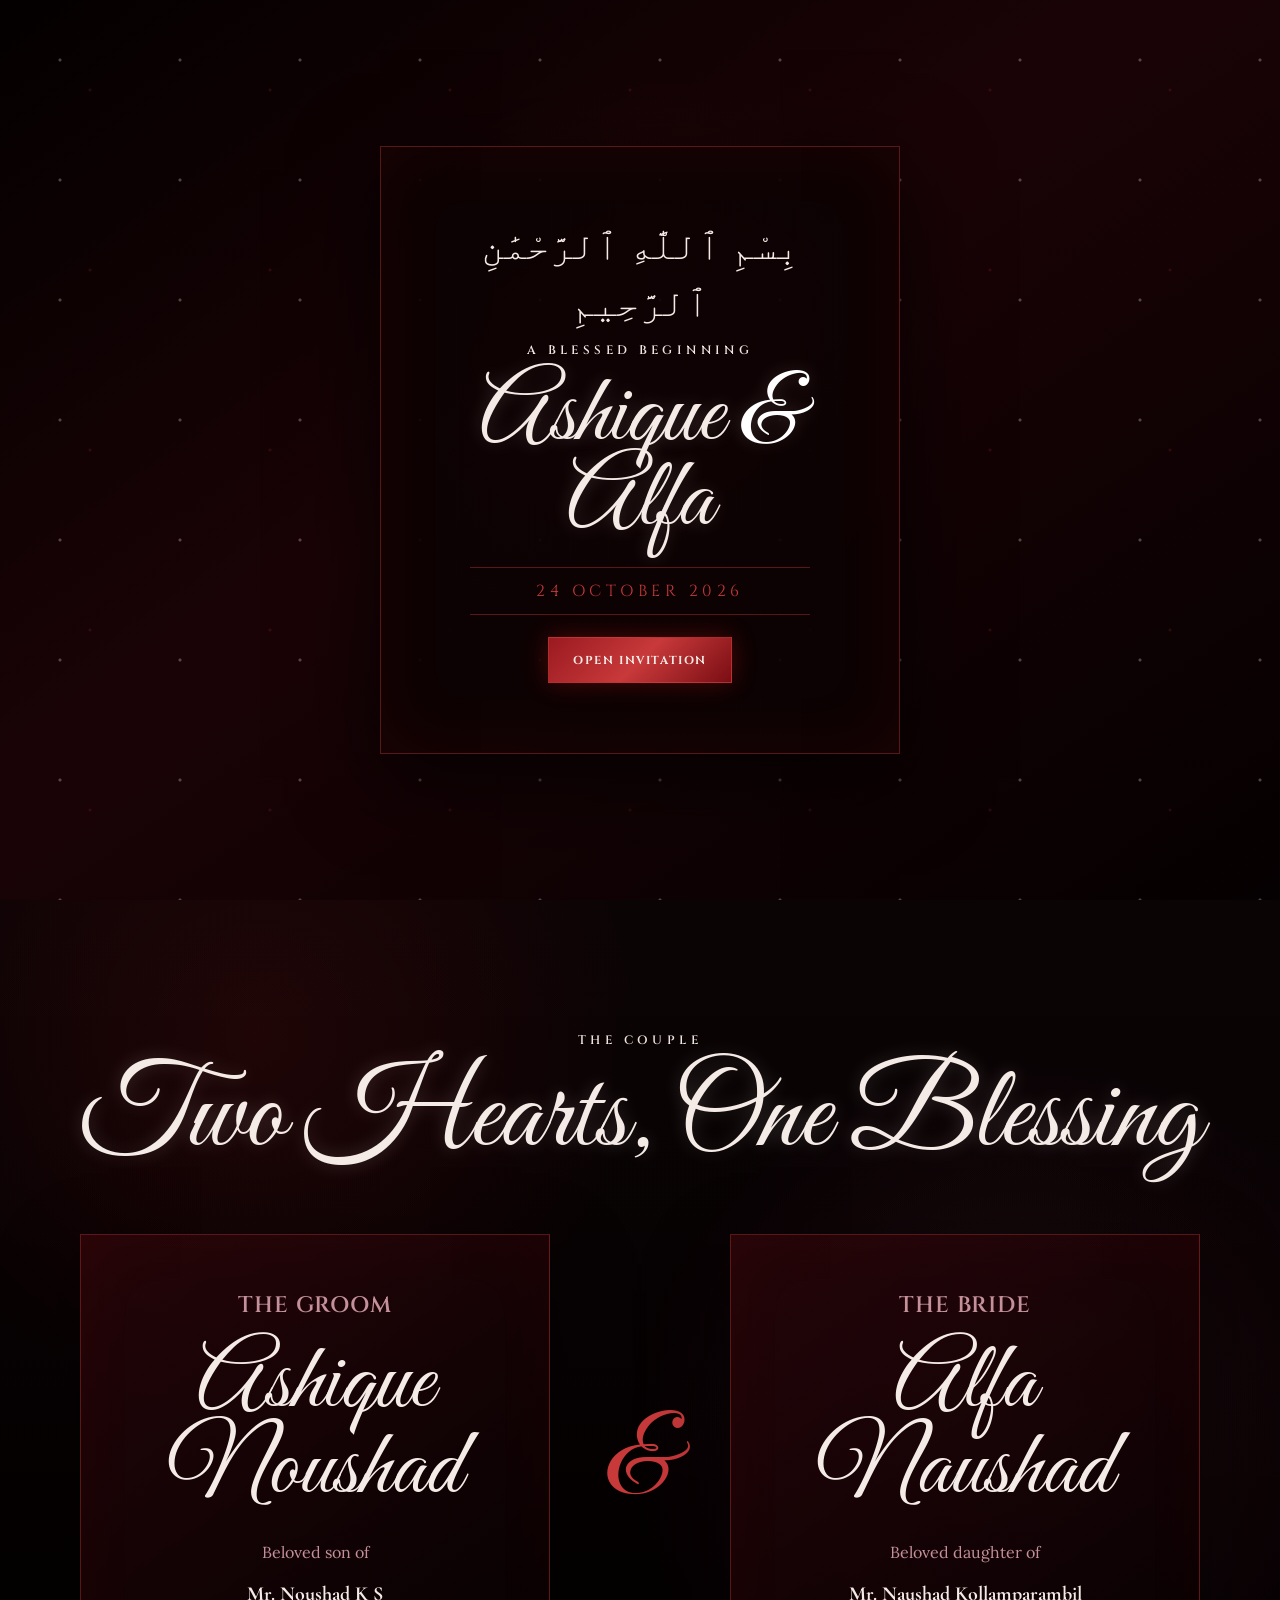
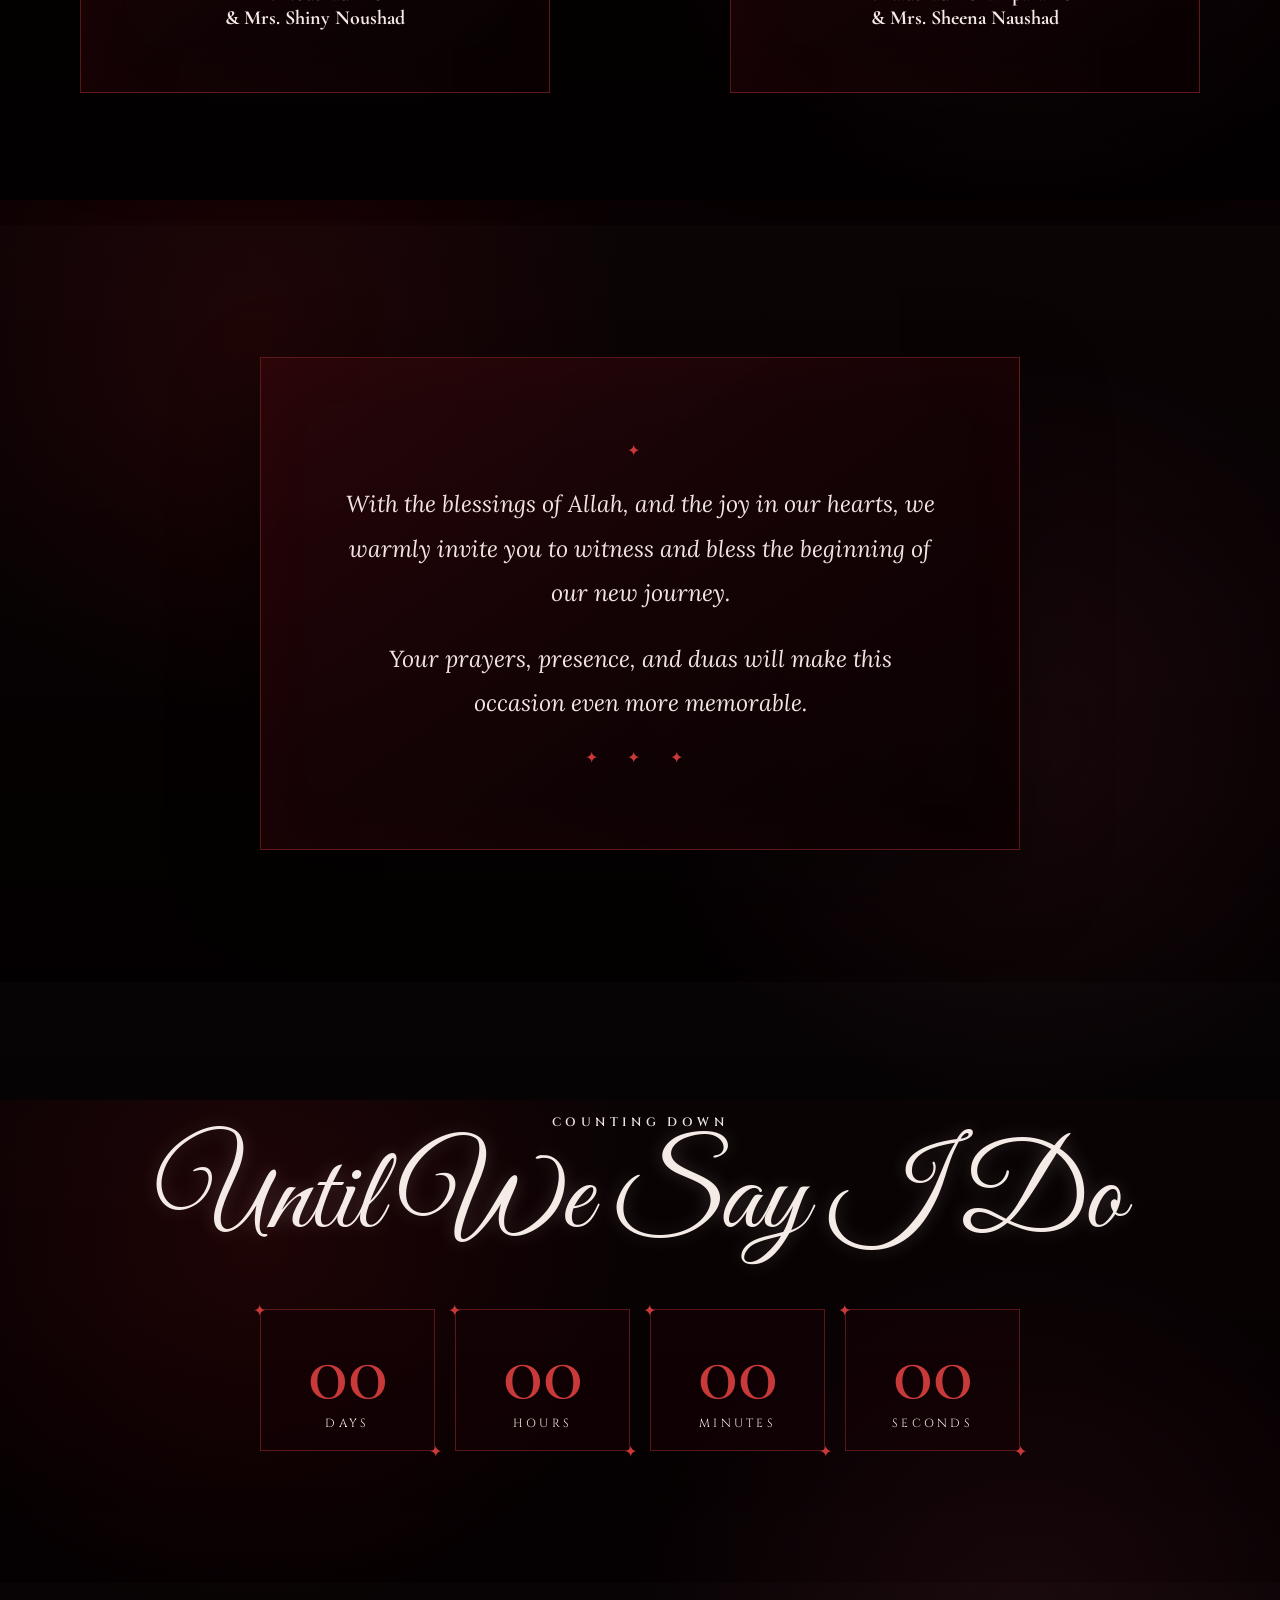
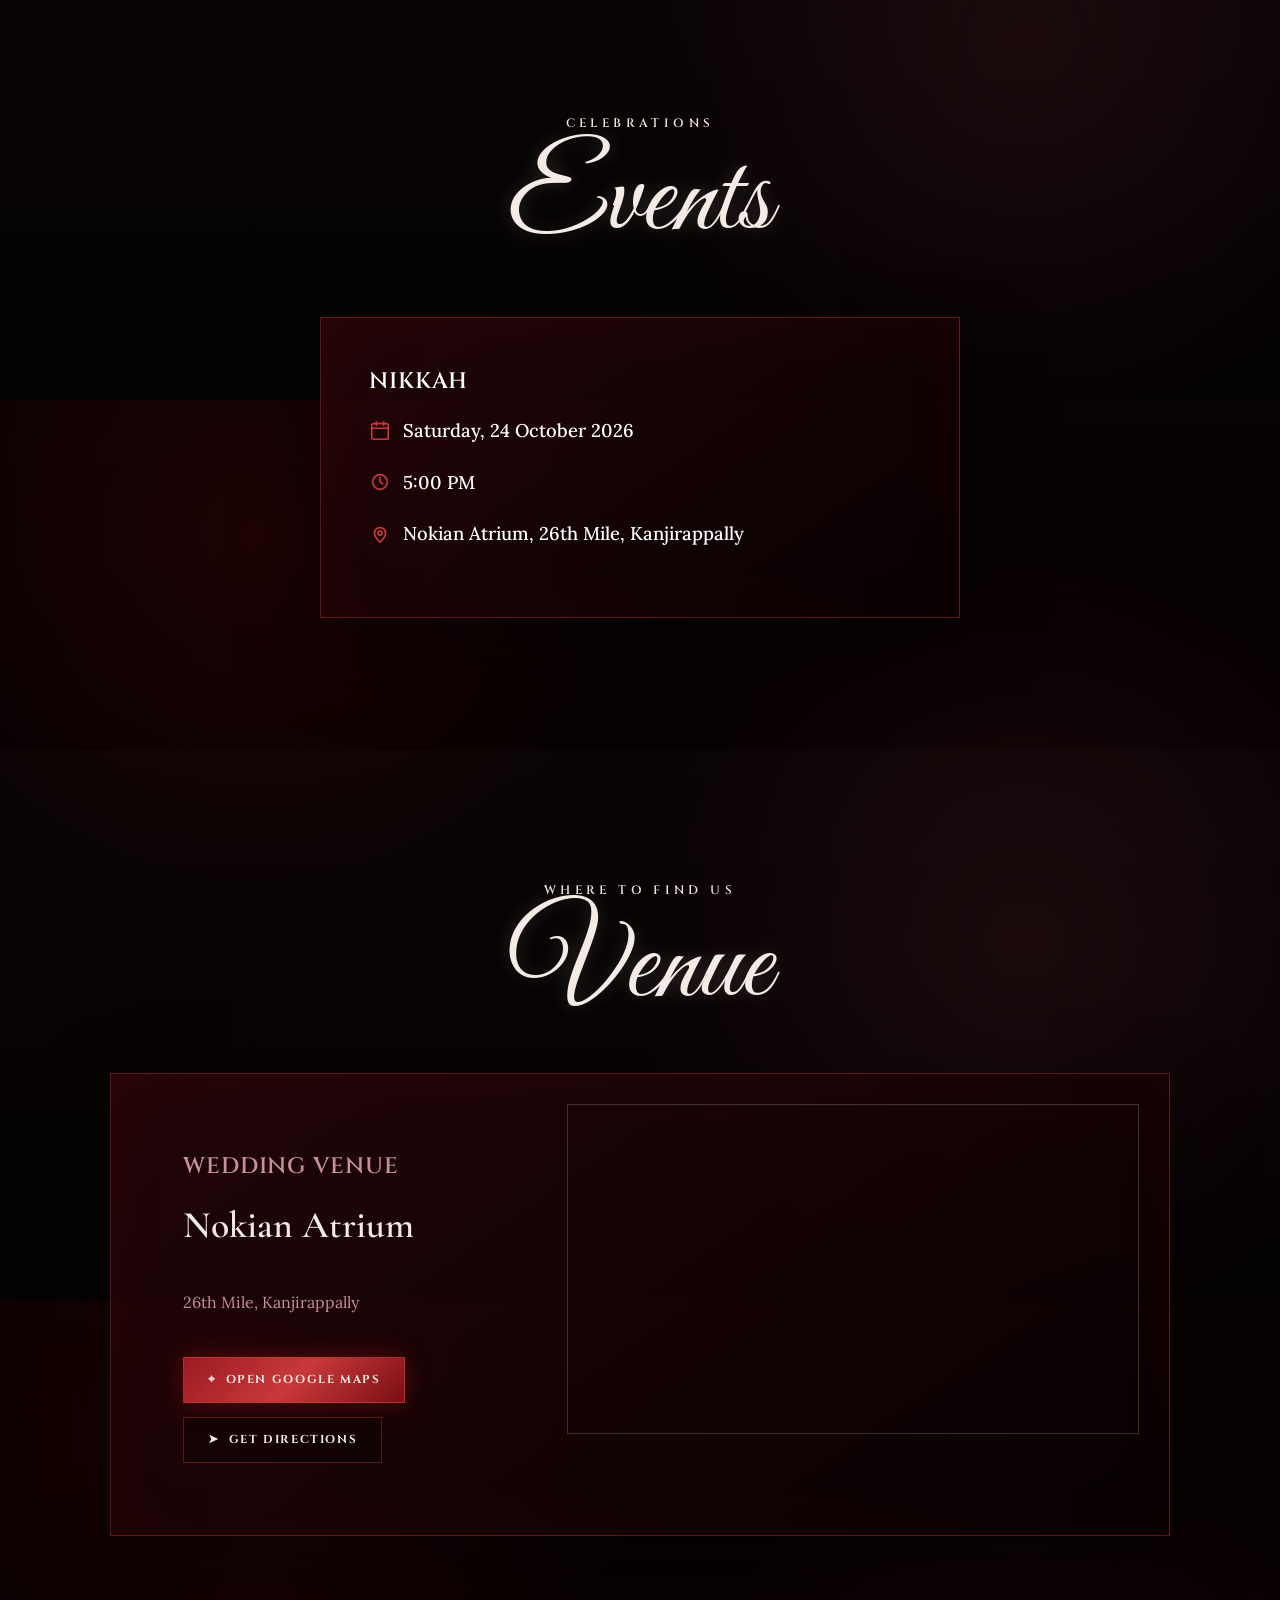
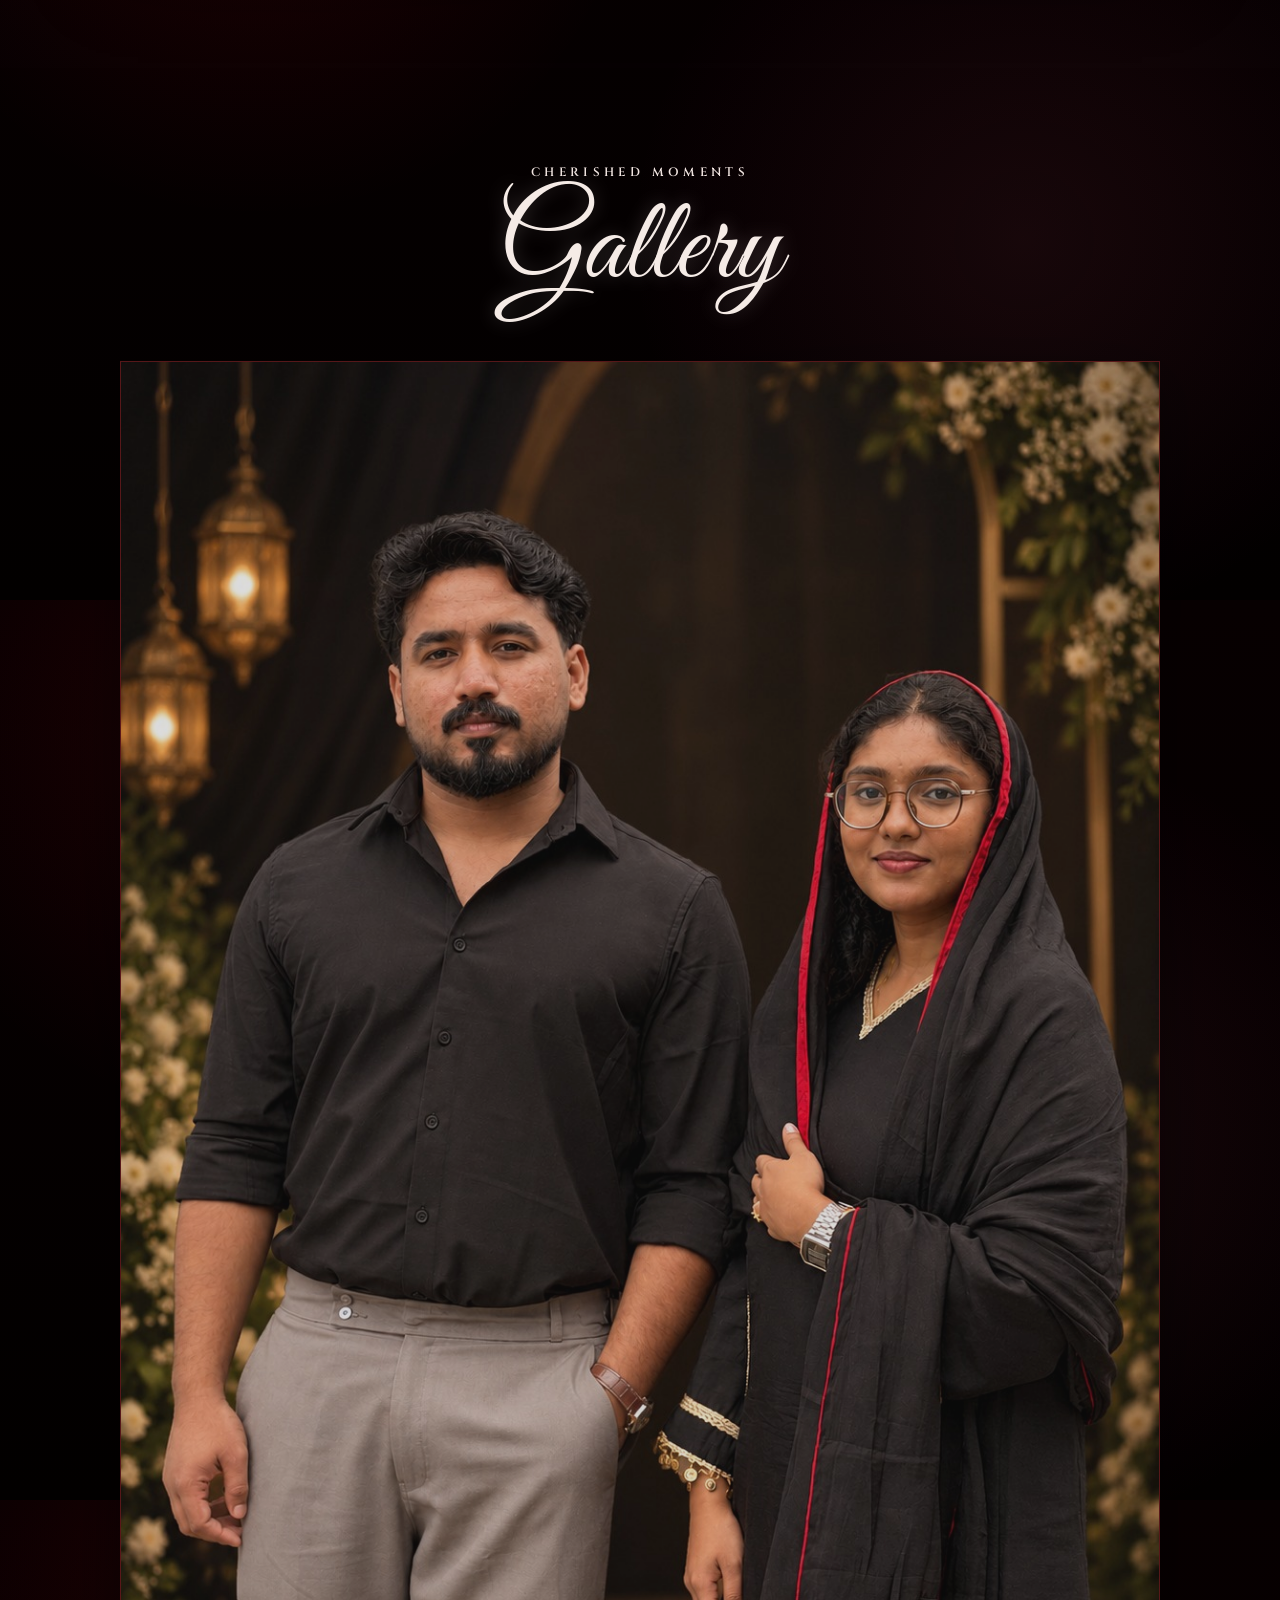
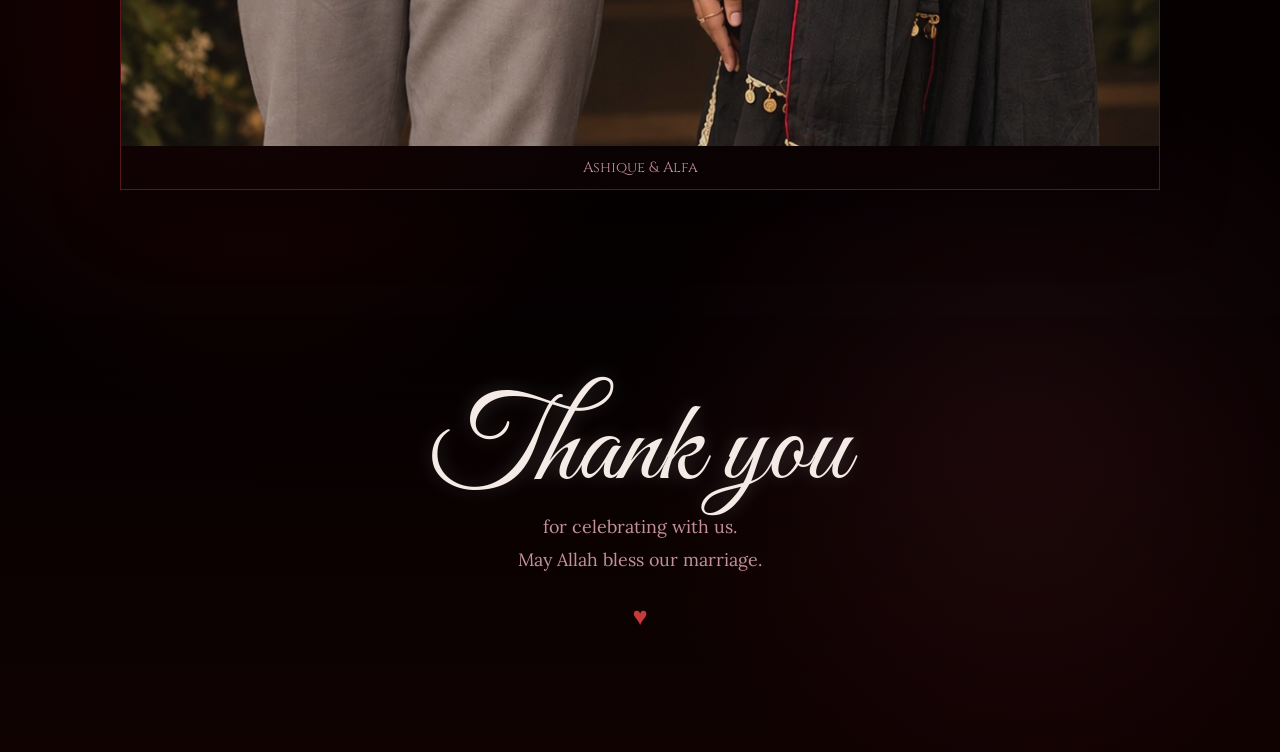
==== index.html @ 1bdfc9af "Initial commit: Ashique & Alfa wedding invitation" ====
<!doctype html>
<html lang="en">

<head>
  <meta charset="UTF-8" />
  <meta name="viewport" content="width=device-width, initial-scale=1.0" />
  <meta name="theme-color" content="#090909" />
  <meta name="description"
    content="Wedding invitation for Ashique Noushad and Alfa Naushad. Nikkah on 24 October 2026 at 5:00 PM, Nokian Atrium, 26th Mile, Kanjirappally." />
  <title>Ashique &amp; Alfa | Wedding Invitation</title>

  <!-- Open Graph / Facebook -->
  <meta property="og:type" content="website" />
  <meta property="og:title" content="Ashique &amp; Alfa | Wedding Invitation" />
  <meta property="og:description"
    content="Wedding invitation for Ashique Noushad and Alfa Naushad. Nikkah on 24 October 2026 at 5:00 PM, Nokian Atrium, 26th Mile, Kanjirappally." />

  <!-- Twitter -->
  <meta property="twitter:card" content="summary_large_image" />
  <meta property="twitter:title" content="Ashique &amp; Alfa | Wedding Invitation" />
  <meta property="twitter:description"
    content="Wedding invitation for Ashique Noushad and Alfa Naushad. Nikkah on 24 October 2026 at 5:00 PM, Nokian Atrium, 26th Mile, Kanjirappally." />
  <link rel="preconnect" href="https://fonts.googleapis.com" />
  <link rel="preconnect" href="https://fonts.gstatic.com" crossorigin />
  <link
    href="https://fonts.googleapis.com/css2?family=Cinzel:wght@400;500;600;700&family=Cormorant+Garamond:ital,wght@0,400;0,500;0,600;1,500&family=Great+Vibes&family=Lora:ital,wght@0,400;0,500;1,400&display=swap"
    rel="stylesheet" />
  <link rel="stylesheet" href="./styles.css" />
</head>

<body class="locked">
  <div class="scroll-progress" aria-hidden="true"></div>
  <div class="cursor-glow" aria-hidden="true"></div>

  <main class="site" id="site">
    <section class="envelope-screen" aria-label="Open invitation">
      <div class="ambient-particles" aria-hidden="true"></div>
      <div class="letter-wrap">
        <div class="letter-card">
          <p class="arabic" lang="ar">بِسْمِ ٱللَّٰهِ ٱلرَّحْمَٰنِ ٱلرَّحِيمِ</p>
          <p class="overline">A blessed beginning</p>
          <h1>Ashique <span style="color:#ffffff !important; -webkit-text-fill-color:#ffffff !important;">&amp;</span>
            Alfa</h1>
          <p class="letter-date">24 October 2026</p>
          <button class="gold-button" id="openInvitation" type="button" onclick="playAudio()">Open Invitation</button>
        </div>
      </div>
    </section>

    <section class="hero" id="hero">
      <div class="corner top-left" aria-hidden="true"></div>
      <div class="corner top-right" aria-hidden="true"></div>
      <div class="corner bottom-left" aria-hidden="true"></div>
      <div class="corner bottom-right" aria-hidden="true"></div>
      <div class="smoke" aria-hidden="true"></div>
      <div class="ambient-particles" aria-hidden="true"></div>
      <div class="hero-content">
        <p class="arabic" lang="ar">بِسْمِ ٱللَّٰهِ ٱلرَّحْمَٰنِ ٱلرَّحِيمِ</p>
        <p class="translation">In the Name of Allah, the Most Compassionate, the Most Merciful</p>
        <div class="ornament" aria-hidden="true">✦ ✦ ✦</div>
        <p class="quote">"And We created you in pairs"</p>

        <h2><span class="name-line">Ashique</span><span class="amp">&</span><span class="name-line">Alfa</span></h2>
        <p class="hero-date">24 October 2026</p>
      </div>
    </section>

    <section class="section couple reveal">
      <p class="overline">The Couple</p>
      <h2>Two Hearts, One Blessing</h2>
      <div class="couple-grid">
        <article class="lux-card">
          <p class="card-kicker">The Groom</p>
          <h3>Ashique Noushad</h3>
          <p>Beloved son of</p>
          <strong>Mr. Noushad K S<br />& Mrs. Shiny Noushad</strong>
        </article>
        <div class="ampersand" aria-hidden="true">&</div>
        <article class="lux-card">
          <p class="card-kicker">The Bride</p>
          <h3>Alfa Naushad</h3>
          <p>Beloved daughter of</p>
          <strong>Mr. Naushad Kollamparambil<br />& Mrs. Sheena Naushad</strong>
        </article>
      </div>
    </section>

    <section class="section reveal">
      <article class="message-card">
        <div class="star" aria-hidden="true">✦</div>
        <p>
          With the blessings of Allah, and the joy in our hearts, we warmly invite you to witness and bless the
          beginning of our new journey.
        </p>
        <p>Your prayers, presence, and duas will make this occasion even more memorable.</p>
        <div class="ornament" aria-hidden="true">✦ ✦ ✦</div>
      </article>
    </section>

    <section class="section countdown reveal">
      <p class="overline">Counting Down</p>
      <h2>Until We Say I Do</h2>
      <div class="count-grid" aria-label="Countdown to the wedding">
        <div class="count-box">
          <strong id="days">00</strong>
          <span>Days</span>
        </div>
        <div class="count-box">
          <strong id="hours">00</strong>
          <span>Hours</span>
        </div>
        <div class="count-box">
          <strong id="minutes">00</strong>
          <span>Minutes</span>
        </div>
        <div class="count-box">
          <strong id="seconds">00</strong>
          <span>Seconds</span>
        </div>
      </div>
    </section>

    <section class="section reveal">
      <p class="overline">Celebrations</p>
      <h2>Events</h2>
      <div class="events-grid">
        <article class="event-card">
          <p class="card-kicker">Nikkah</p>
          <p>
            <span class="icon" aria-hidden="true">
              <svg viewBox="0 0 24 24" fill="none" stroke="currentColor" stroke-width="1.8" stroke-linecap="round"
                stroke-linejoin="round">
                <rect x="3" y="4" width="18" height="17" rx="2"></rect>
                <path d="M3 9h18"></path>
                <path d="M8 2v4"></path>
                <path d="M16 2v4"></path>
              </svg>
            </span>
            Saturday, 24 October 2026
          </p>
          <p>
            <span class="icon" aria-hidden="true">
              <svg viewBox="0 0 24 24" fill="none" stroke="currentColor" stroke-width="1.8" stroke-linecap="round"
                stroke-linejoin="round">
                <circle cx="12" cy="12" r="8"></circle>
                <path d="M12 7v5l3 2"></path>
              </svg>
            </span>
            5:00 PM
          </p>
          <p>
            <span class="icon" aria-hidden="true">
              <svg viewBox="0 0 24 24" fill="none" stroke="currentColor" stroke-width="1.8" stroke-linecap="round"
                stroke-linejoin="round">
                <path d="M12 21s6-5.4 6-10a6 6 0 1 0-12 0c0 4.6 6 10 6 10Z"></path>
                <circle cx="12" cy="11" r="2.2"></circle>
              </svg>
            </span>
            Nokian Atrium, 26th Mile, Kanjirappally
          </p>
        </article>
      </div>
    </section>

    <section class="section venue reveal">
      <p class="overline">Where To Find Us</p>
      <h2>Venue</h2>
      <article class="venue-card">
        <div>
          <p class="card-kicker">Wedding Venue</p>
          <h3>Nokian Atrium</h3>
          <p>26th Mile, Kanjirappally</p>
          <div class="button-row">
            <a class="gold-button" href="https://www.google.com/maps/search/?api=1&amp;query=Nokian+Atrium+26th+Mile+Kanjirappally" target="_blank"
              rel="noreferrer">
              <span aria-hidden="true">⌖</span> Open Google Maps
            </a>
            <a class="outline-button" href="https://www.google.com/maps/search/?api=1&amp;query=Nokian+Atrium+26th+Mile+Kanjirappally" target="_blank"
              rel="noreferrer">
              <span aria-hidden="true">➤</span> Get Directions
            </a>
          </div>
        </div>
        <iframe title="Nokian Atrium map"
          src="https://www.google.com/maps?q=Nokian%20Atrium%2026th%20Mile%20Kanjirappally&output=embed" loading="lazy"
          referrerpolicy="no-referrer-when-downgrade"></iframe>
      </article>
    </section>

    <section class="section gallery reveal" id="gallery">
      <p class="overline">Cherished Moments</p>
      <h2>Gallery</h2>
      <div class="gallery-grid">
        <figure class="gallery-card">
          <img src="ashique-alfa.jpeg" alt="Ashique Noushad and Alfa Naushad" class="gallery-img" />
          <figcaption>Ashique &amp; Alfa</figcaption>
        </figure>
      </div>
    </section>

    <footer class="footer reveal">
      <h2>Thank you</h2>
      <p>for celebrating with us.</p>
      <p>May Allah bless our marriage.</p>
      <span aria-hidden="true">♥</span>
    </footer>
  </main>

  <!-- Background Music -->
  <audio id="bgMusic" loop>
    <source src="dua.mp3" type="audio/mpeg" />
  </audio>

  <!-- Floating Music Toggle Button -->
  <button id="musicControl" class="music-control-btn" aria-label="Toggle music" type="button">
    <div class="music-note-icon">
      <svg viewBox="0 0 24 24" fill="none" stroke="currentColor" stroke-width="2" stroke-linecap="round"
        stroke-linejoin="round">
        <path d="M9 18V5l12-2v13"></path>
        <circle cx="6" cy="18" r="3"></circle>
        <circle cx="18" cy="16" r="3"></circle>
      </svg>
    </div>
  </button>

  <script src="./script.js"></script>
</body>

</html>
---- styles.css ----
:root {
  --bg: #030001;
  --panel: rgba(42, 6, 10, 0.82);
  --panel-soft: rgba(20, 3, 6, 0.90);
  --gold: #C8393A;
  --gold-soft: #F5EBE6;
  --text: #F0E4E0;
  --muted: #C4909A;
  --line: rgba(200, 57, 58, 0.40);
}

* {
  box-sizing: border-box;
}

html {
  scroll-behavior: smooth;
}

body {
  margin: 0;
  min-width: 320px;
  color: var(--text);
  background:
    radial-gradient(circle at 20% 15%, rgba(230, 33, 23, 0.10), transparent 30%),
    radial-gradient(circle at 80% 60%, rgba(168, 67, 80, 0.12), transparent 34%),
    linear-gradient(180deg, #080002 0%, #030001 100%);
  font-family: "Lora", serif;
  overflow-x: hidden;
}

a {
  color: inherit;
  text-decoration: none;
}

button {
  font: inherit;
}

.scroll-progress {
  position: fixed;
  z-index: 20;
  top: 0;
  left: 0;
  width: 0;
  height: 3px;
  background: linear-gradient(90deg, #3A080C, #A84350, #E62117);
  box-shadow: 0 0 18px rgba(230, 33, 23, 0.65);
}

.cursor-glow {
  position: fixed;
  z-index: -1;
  inset: auto 12% 18% auto;
  width: 36vw;
  max-width: 520px;
  aspect-ratio: 1;
  border-radius: 50%;
  background: radial-gradient(circle, rgba(230, 33, 23, 0.10), transparent 66%);
  filter: blur(12px);
  animation: breathe 8s ease-in-out infinite;
}

.site {
  isolation: isolate;
}

body.locked {
  height: 100vh;
  overflow: hidden;
}

.hero {
  position: relative;
  display: grid;
  min-height: 100svh;
  place-items: center;
  overflow: hidden;
}

.envelope-screen {
  position: fixed;
  inset: 0;
  z-index: 1000;
  display: grid;
  place-items: center;
  overflow: hidden;
  padding: 36px 18px;
  background:
    radial-gradient(circle at 50% 40%, rgba(230, 33, 23, 0.10), transparent 34%),
    linear-gradient(145deg, #040000, #1a0306 45%, #050001);
  transition: transform 1.2s cubic-bezier(0.77, 0, 0.175, 1), opacity 1.2s ease, visibility 1.2s;
}

.opened .envelope-screen {
  transform: translateY(-100%);
  opacity: 0;
  visibility: hidden;
  pointer-events: none;
}

.letter-wrap {
  position: relative;
  width: min(520px, 92vw);
  perspective: 1200px;
  transition: transform 0.8s ease, opacity 0.8s ease;
}

.opened .letter-wrap {
  opacity: 0;
  transform: translateY(-80px) scale(0.94);
  pointer-events: none;
}


.letter-card {
  position: relative;
  z-index: 2;
  padding: clamp(36px, 7vw, 70px) clamp(24px, 6vw, 58px);
  text-align: center;
  border: 1px solid var(--line);
  background:
    linear-gradient(rgba(12, 2, 3, 0.92), rgba(12, 2, 3, 0.92)),
    repeating-linear-gradient(90deg, transparent, transparent 18px, rgba(230, 33, 23, 0.03) 19px);
  box-shadow: 0 24px 80px rgba(0, 0, 0, 0.72), inset 0 0 70px rgba(230, 33, 23, 0.07);
}

.letter-card h1,
.hero h2,
.section h2,
.footer h2 {
  margin: 0;
  color: var(--gold-soft);
  font-family: "Great Vibes", cursive;
  font-weight: 400;
  text-shadow: 0 0 18px rgba(245, 235, 230, 0.20);
}

.letter-card h1 {
  font-size: clamp(3.2rem, 9vw, 6.2rem);
  line-height: 0.86;
}

.arabic {
  margin: 0 0 10px;
  color: var(--gold-soft);
  font-size: clamp(1.4rem, 4vw, 2.4rem);
  line-height: 1.5;
}

.overline,
.card-kicker {
  margin: 0 0 16px;
  color: var(--white);
  font-family: "Cinzel", serif;
  font-size: 0.76rem;
  font-weight: 600;
  letter-spacing: 0.36em;
  text-transform: uppercase;
}

.letter-date,
.hero-date {
  width: min(340px, 100%);
  margin: 22px auto;
  padding: 12px 0;
  border-top: 1px solid var(--line);
  border-bottom: 1px solid var(--line);
  font-family: "Cinzel", serif;
  letter-spacing: 0.28em;
  text-transform: uppercase;
}

.letter-date {
  color: var(--gold);
}

.hero-date {
  color: var(--muted);
  font-size: 0.78rem;
  letter-spacing: 0.18em;
}

.gold-button,
.outline-button {
  display: inline-flex;
  align-items: center;
  justify-content: center;
  min-height: 46px;
  padding: 0 24px;
  gap: 9px;
  border-radius: 0;
  cursor: pointer;
  font-family: "Cinzel", serif;
  font-size: 0.72rem;
  font-weight: 700;
  letter-spacing: 0.14em;
  text-transform: uppercase;
  transition: transform 0.24s ease, box-shadow 0.24s ease, border-color 0.24s ease;
}

.gold-button {
  color: #F5EBE6;
  border: 1px solid rgba(200, 57, 58, 0.60);
  background: linear-gradient(135deg, #9a1a20, #C8393A, #7a0e14);
  box-shadow: 0 0 24px rgba(230, 33, 23, 0.28);
}

.outline-button {
  color: var(--gold-soft);
  border: 1px solid var(--line);
  background: rgba(0, 0, 0, 0.28);
}

.gold-button:hover,
.outline-button:hover {
  transform: translateY(-2px);
  box-shadow: 0 12px 28px rgba(230, 33, 23, 0.22);
}

.hero {
  padding: 72px 18px;
  background:
    linear-gradient(180deg, rgba(3, 0, 1, 0.60) 0%, rgba(3, 0, 1, 0.35) 40%, rgba(3, 0, 1, 0.65) 80%, #030001 100%),
    radial-gradient(ellipse at 50% 60%, rgba(230, 33, 23, 0.12) 0%, transparent 55%),
    url('rashid.png') no-repeat center center;
  background-size: cover;
}

.smoke,
.ambient-particles {
  position: absolute;
  inset: 0;
  pointer-events: none;
}

.smoke {
  opacity: 0.7;
  background:
    radial-gradient(ellipse at 16% 58%, rgba(230, 33, 23, 0.07), transparent 28%),
    radial-gradient(ellipse at 26% 38%, rgba(168, 67, 80, 0.06), transparent 24%),
    linear-gradient(115deg, transparent 0 34%, rgba(255, 255, 255, 0.04), transparent 58%);
  filter: blur(18px);
  animation: drift 16s ease-in-out infinite alternate;
}

.ambient-particles {
  opacity: 0.36;
  background-image:
    radial-gradient(circle, rgba(245, 235, 230, 0.80) 0 1px, transparent 2px),
    radial-gradient(circle, rgba(200, 57, 58, 0.45) 0 1px, transparent 2px);
  background-size: 120px 120px, 180px 180px;
  animation: particles 38s linear infinite;
}

.hero-content {
  position: relative;
  z-index: 2;
  width: min(900px, 100%);
  text-align: center;
  animation: rise 1.2s ease both;
}


.translation,
.quote,
.hero-note,
.message-card p {
  color: var(--text);
  font-style: italic;
  line-height: 1.9;
}

.translation {
  margin: 0 0 42px;
  color: var(--muted);
  font-family: "Cinzel", serif;
  font-size: 0.78rem;
  letter-spacing: 0.18em;
  text-transform: uppercase;
}

.ornament,
.star {
  color: var(--gold);
  letter-spacing: 0.8em;
}

.hero h2 {
  margin-top: 18px;
  font-size: clamp(3.6rem, 10vw, 6.8rem);
  line-height: 1;
}

.hero h2 .name-line {
  display: block;
  line-height: 0.95;
}

.hero h2 .amp {
  display: block;
  color: #ffffff;
  -webkit-text-fill-color: #ffffff;
  font-family: "Cormorant Garamond", serif;
  font-size: 0.52em;
  line-height: 0.9;
  text-shadow: 0 0 28px rgba(255, 255, 255, 0.30);
  margin: 0.05em 0;
}


.hero-note {
  max-width: 520px;
  margin: 0 auto;
  color: var(--muted);
}

.corner {
  position: absolute;
  z-index: 3;
  width: 38px;
  height: 38px;
  border-color: var(--gold);
  opacity: 0.88;
}

.top-left {
  top: 20px;
  left: 20px;
  border-top: 1px solid;
  border-left: 1px solid;
}

.top-right {
  top: 20px;
  right: 20px;
  border-top: 1px solid;
  border-right: 1px solid;
}

.bottom-left {
  bottom: 20px;
  left: 20px;
  border-bottom: 1px solid;
  border-left: 1px solid;
}

.bottom-right {
  right: 20px;
  bottom: 20px;
  border-right: 1px solid;
  border-bottom: 1px solid;
}

.section {
  position: relative;
  padding: clamp(72px, 12vw, 132px) clamp(18px, 5vw, 72px);
  text-align: center;
  background: linear-gradient(180deg, rgba(255, 255, 255, 0.015), transparent);
}

.section h2,
.footer h2 {
  font-size: clamp(3.8rem, 10vw, 7.4rem);
  line-height: 0.9;
}

.couple-grid,
.events-grid {
  display: grid;
  grid-template-columns: minmax(0, 1fr) auto minmax(0, 1fr);
  gap: clamp(22px, 5vw, 56px);
  align-items: center;
  width: min(1120px, 100%);
  margin: 62px auto 0;
}

.events-grid {
  grid-template-columns: minmax(0, 640px);
  justify-content: center;
}

.lux-card,
.event-card,
.message-card,
.venue-card {
  border: 1px solid var(--line);
  background: linear-gradient(145deg, var(--panel), rgba(6, 1, 2, 0.86));
  box-shadow: inset 0 0 70px rgba(230, 33, 23, 0.04), 0 30px 80px rgba(0, 0, 0, 0.42);
}

.lux-card {
  min-height: 278px;
  padding: clamp(28px, 5vw, 50px);
}

.lux-card h3,
.event-card h3 {
  margin: 0 0 24px;
  color: var(--gold-soft);
  font-family: "Great Vibes", cursive;
  font-size: clamp(3.6rem, 8vw, 6rem);
  font-weight: 400;
  line-height: 0.9;
}

.venue-card h3 {
  margin: 0 0 24px;
  color: var(--gold-soft);
  font-family: "Cormorant Garamond", serif;
  font-size: clamp(1.8rem, 4vw, 2.35rem);
  font-weight: 600;
  line-height: 1.2;
}

.lux-card p,
.lux-card span,
.venue-card p {
  color: var(--muted);
  line-height: 1.8;
}

.lux-card strong {
  display: block;
  margin: 10px 0 12px;
  color: var(--gold-soft);
  font-family: "Cormorant Garamond", serif;
  font-size: 1.25rem;
}

.ampersand {
  color: var(--gold);
  font-family: "Great Vibes", cursive;
  font-size: clamp(4rem, 9vw, 7rem);
}

.message-card {
  width: min(760px, 100%);
  margin: 0 auto;
  padding: clamp(42px, 8vw, 82px);
}

.message-card p {
  max-width: 610px;
  margin: 22px auto;
  font-size: clamp(1.05rem, 2vw, 1.45rem);
}

.count-grid {
  display: grid;
  grid-template-columns: repeat(4, minmax(130px, 1fr));
  gap: 20px;
  width: min(760px, 100%);
  margin: 56px auto 0;
}

.count-box {
  position: relative;
  display: grid;
  min-height: 142px;
  place-items: center;
  padding: 18px;
  border: 1px solid var(--line);
  background: rgba(20, 3, 6, 0.65);
}

.count-box::before,
.count-box::after {
  position: absolute;
  color: var(--gold);
  content: "✦";
}

.count-box::before {
  top: -10px;
  left: -8px;
}

.count-box::after {
  right: -8px;
  bottom: -11px;
}

.count-box strong {
  color: var(--gold);
  font-family: "Cormorant Garamond", serif;
  font-size: clamp(3.2rem, 7vw, 5.2rem);
  font-weight: 500;
  line-height: 1;
}

.count-box span {
  color: var(--gold-soft);
  font-family: "Cinzel", serif;
  font-size: 0.74rem;
  letter-spacing: 0.28em;
  text-transform: uppercase;
}

.event-card {
  padding: clamp(28px, 5vw, 48px);
  text-align: left;
}

.card-kicker {
  color: #ffffff;
  font-size: 1.4rem;
  font-weight: 600;
  letter-spacing: 0.04em;
  margin-bottom: 16px;
}

.event-card p:not(.card-kicker) {
  display: flex;
  align-items: center;
  gap: 12px;
  color: #ffffff;
  font-size: 1.15rem;
  font-weight: 500;
  line-height: 1.8;
}

.icon {
  display: inline-flex;
  flex: 0 0 auto;
  width: 22px;
  height: 22px;
  color: var(--gold);
}

.icon svg {
  display: block;
  width: 100%;
  height: 100%;
}

.venue-card {
  display: grid;
  grid-template-columns: 0.82fr 1.18fr;
  gap: 28px;
  width: min(1060px, 100%);
  margin: 52px auto 0;
  padding: clamp(18px, 3vw, 30px);
  text-align: left;
}

.venue-card>div {
  display: grid;
  align-content: center;
  padding: clamp(20px, 4vw, 42px);
}

.button-row {
  display: flex;
  flex-wrap: wrap;
  gap: 14px;
  margin-top: 24px;
}

iframe {
  width: 100%;
  min-height: 330px;
  border: 1px solid var(--line);
  filter: grayscale(1) invert(0.92) contrast(0.9) brightness(0.72) sepia(0.28);
}

.footer {
  padding: 96px 18px 120px;
  text-align: center;
  background: linear-gradient(180deg, transparent, rgba(230, 33, 23, 0.06));
}

.footer p {
  margin: 10px 0;
  color: var(--muted);
  font-size: 1.12rem;
}

/* Gallery */
.gallery {
  padding: clamp(48px, 10vw, 96px) clamp(18px, 5vw, 72px);
  text-align: center;
  background: linear-gradient(180deg, rgba(0, 0, 0, 0.02), transparent);
}

.gallery-grid {
  display: grid;
  grid-template-columns: repeat(auto-fit, minmax(240px, 1fr));
  gap: clamp(18px, 4vw, 32px);
  width: min(1120px, 100%);
  margin: 42px auto 0;
}

.gallery-card {
  overflow: hidden;
  border: 1px solid var(--line);
  background: linear-gradient(145deg, rgba(20, 4, 6, 0.65), rgba(12, 2, 4, 0.65));
  box-shadow: 0 20px 60px rgba(0, 0, 0, 0.45);
  display: grid;
}

.gallery-img {
  width: 100%;
  height: auto;
  display: block;
  object-fit: cover;
  aspect-ratio: 3/4;
}

.gallery-card figcaption {
  padding: 12px 16px;
  color: var(--muted);
  font-family: "Cinzel", serif;
  font-size: 0.92rem;
  text-align: center;
}

/* Ensure image fits theme contrast */
.gallery-img {
  filter: grayscale(0.02) contrast(0.92) brightness(0.9);
}

.footer span {
  display: inline-block;
  margin-top: 18px;
  color: var(--gold);
  font-size: 1.6rem;
}

.reveal {
  opacity: 0;
  transform: translateY(36px);
  transition: opacity 0.8s ease, transform 0.8s ease;
}

.reveal.is-visible {
  opacity: 1;
  transform: translateY(0);
}

@keyframes particles {
  from {
    background-position: 0 0, 0 0;
  }

  to {
    background-position: 220px -520px, -340px -680px;
  }
}

@keyframes drift {
  from {
    transform: translateX(-2%) scale(1);
  }

  to {
    transform: translateX(3%) scale(1.08);
  }
}


@keyframes rise {
  from {
    opacity: 0;
    transform: translateY(34px) scale(0.98);
  }

  to {
    opacity: 1;
    transform: translateY(0) scale(1);
  }
}

@keyframes breathe {

  0%,
  100% {
    opacity: 0.46;
    transform: scale(1);
  }

  50% {
    opacity: 0.82;
    transform: scale(1.12);
  }
}

@media (max-width: 860px) {

  .couple-grid,
  .events-grid,
  .venue-card {
    grid-template-columns: 1fr;
  }

  .ampersand {
    margin: -10px 0;
    line-height: 0.7;
  }

  .count-grid {
    grid-template-columns: repeat(2, minmax(0, 1fr));
  }

  .translation {
    letter-spacing: 0.12em;
  }
}

@media (max-width: 520px) {
  .section {
    padding-inline: 16px;
  }

  .letter-card {
    padding-inline: 20px;
  }

  .hero {
    min-height: 104svh;
  }

  .count-grid {
    gap: 14px;
  }

  .count-box {
    min-height: 118px;
  }

  .button-row,
  .gold-button,
  .outline-button {
    width: 100%;
  }

  iframe {
    min-height: 260px;
  }
}

/* Music Control Button */
.music-control-btn {
  position: fixed;
  bottom: 24px;
  right: 24px;
  width: 54px;
  height: 54px;
  border-radius: 50%;
  border: 2px solid var(--gold);
  background: rgba(42, 6, 10, 0.92);
  color: var(--gold);
  display: inline-flex;
  align-items: center;
  justify-content: center;
  cursor: pointer;
  z-index: 999;
  opacity: 0;
  visibility: hidden;
  transform: scale(0.8);
  transition: opacity 0.6s cubic-bezier(0.16, 1, 0.3, 1),
    transform 0.6s cubic-bezier(0.16, 1, 0.3, 1),
    visibility 0.6s,
    background-color 0.3s ease,
    border-color 0.3s ease,
    box-shadow 0.3s ease;
  box-shadow: 0 8px 32px rgba(0, 0, 0, 0.5), 0 0 15px rgba(230, 33, 23, 0.18);
  padding: 0;
  outline: none;
}

body:not(.locked) .music-control-btn,
.music-control-btn.visible {
  opacity: 1;
  visibility: visible;
  transform: scale(1);
}

.music-control-btn:hover {
  background: rgba(230, 33, 23, 0.18);
  border-color: var(--gold-soft);
  color: var(--gold-soft);
  box-shadow: 0 8px 32px rgba(0, 0, 0, 0.6), 0 0 25px rgba(230, 33, 23, 0.40);
  transform: scale(1.05);
}

.music-control-btn:active {
  transform: scale(0.95);
}

.music-note-icon {
  width: 22px;
  height: 22px;
  display: flex;
  align-items: center;
  justify-content: center;
  animation: spinMusic 12s linear infinite;
  transition: transform 0.3s ease;
}

.music-note-icon svg {
  width: 100%;
  height: 100%;
  display: block;
}

.music-control-btn.paused .music-note-icon {
  animation-play-state: paused;
}

.music-control-btn::after {
  content: "";
  position: absolute;
  top: 15%;
  left: 50%;
  width: 2.5px;
  height: 70%;
  background-color: var(--gold);
  transform: translateX(-50%) rotate(45deg) scaleY(0);
  transform-origin: center;
  transition: transform 0.3s cubic-bezier(0.16, 1, 0.3, 1), background-color 0.3s ease;
  pointer-events: none;
}

.music-control-btn.paused::after {
  transform: translateX(-50%) rotate(45deg) scaleY(1);
}

.music-control-btn:hover::after {
  background-color: var(--gold-soft);
}

@keyframes spinMusic {
  from {
    transform: rotate(0deg);
  }

  to {
    transform: rotate(360deg);
  }
}

@media (max-width: 520px) {
  .music-control-btn {
    bottom: 16px;
    right: 16px;
    width: 46px;
    height: 46px;
  }

  .music-note-icon {
    width: 18px;
    height: 18px;
  }
}
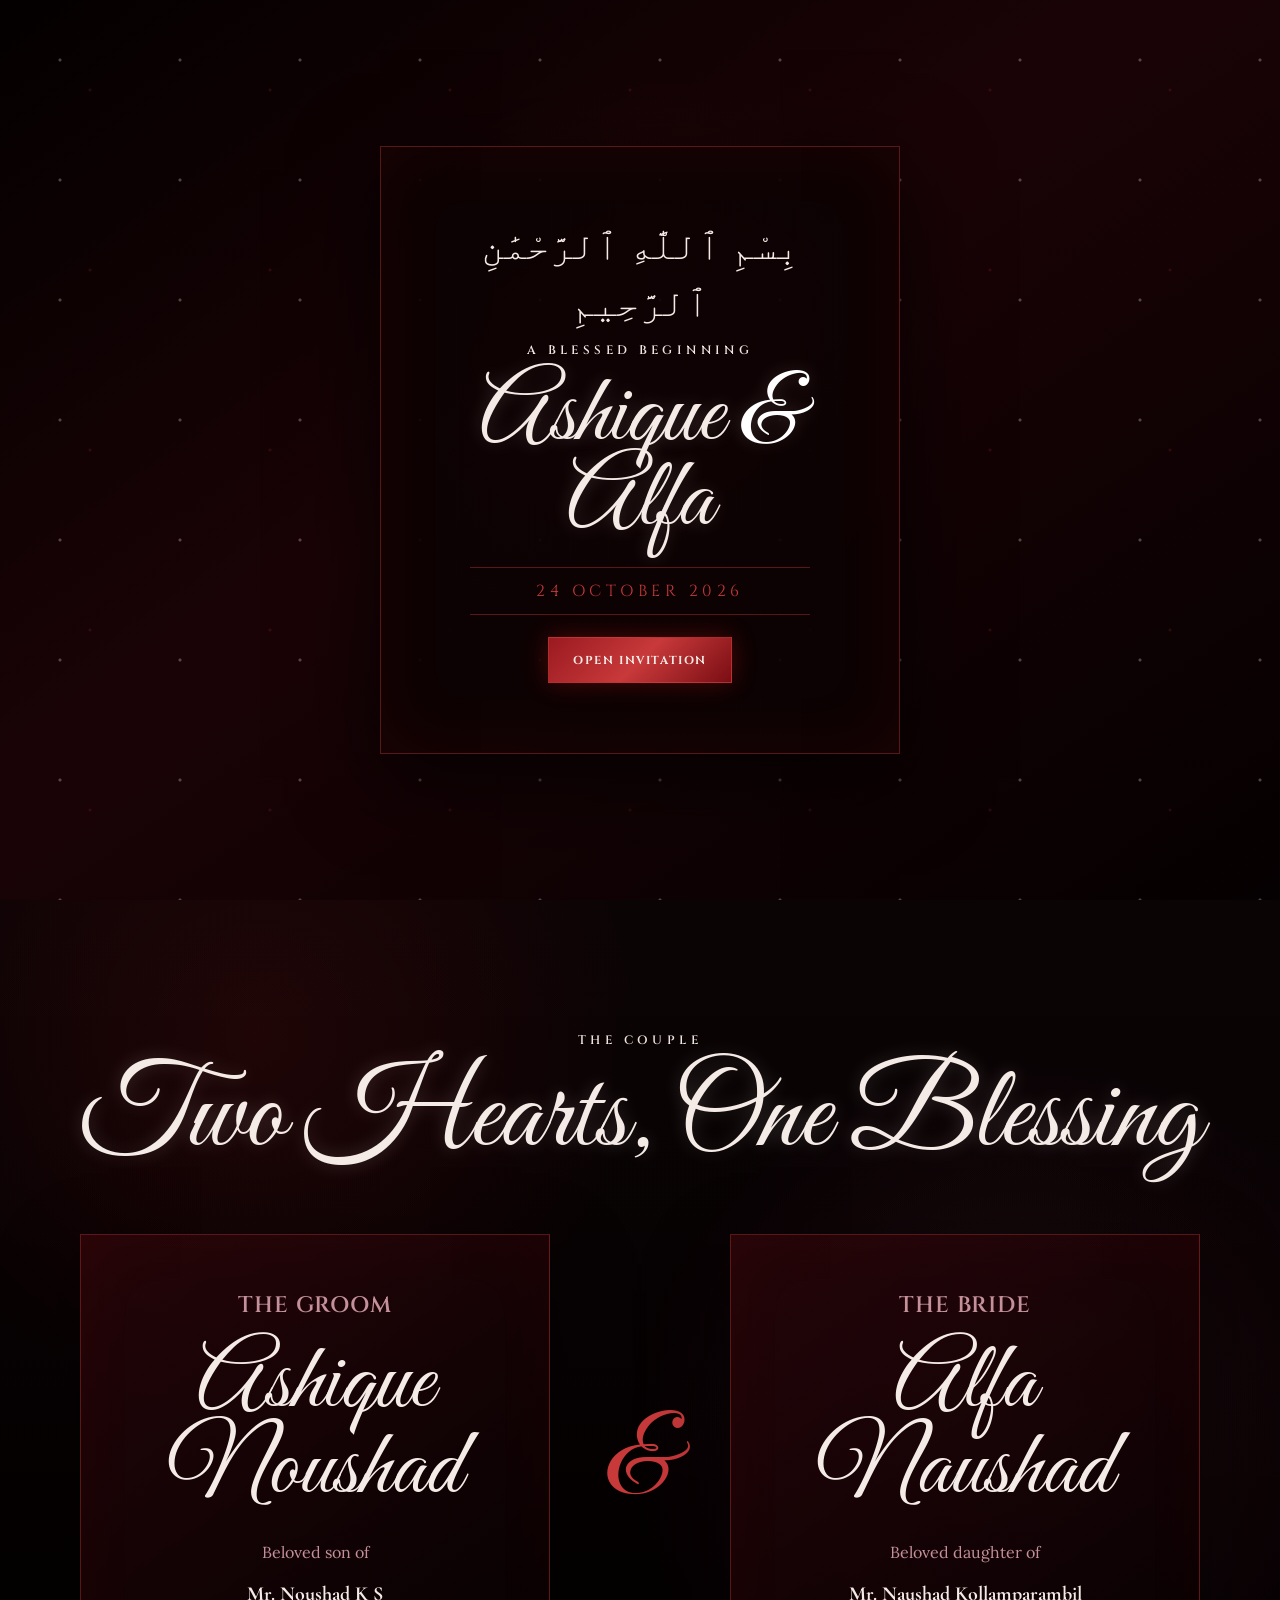
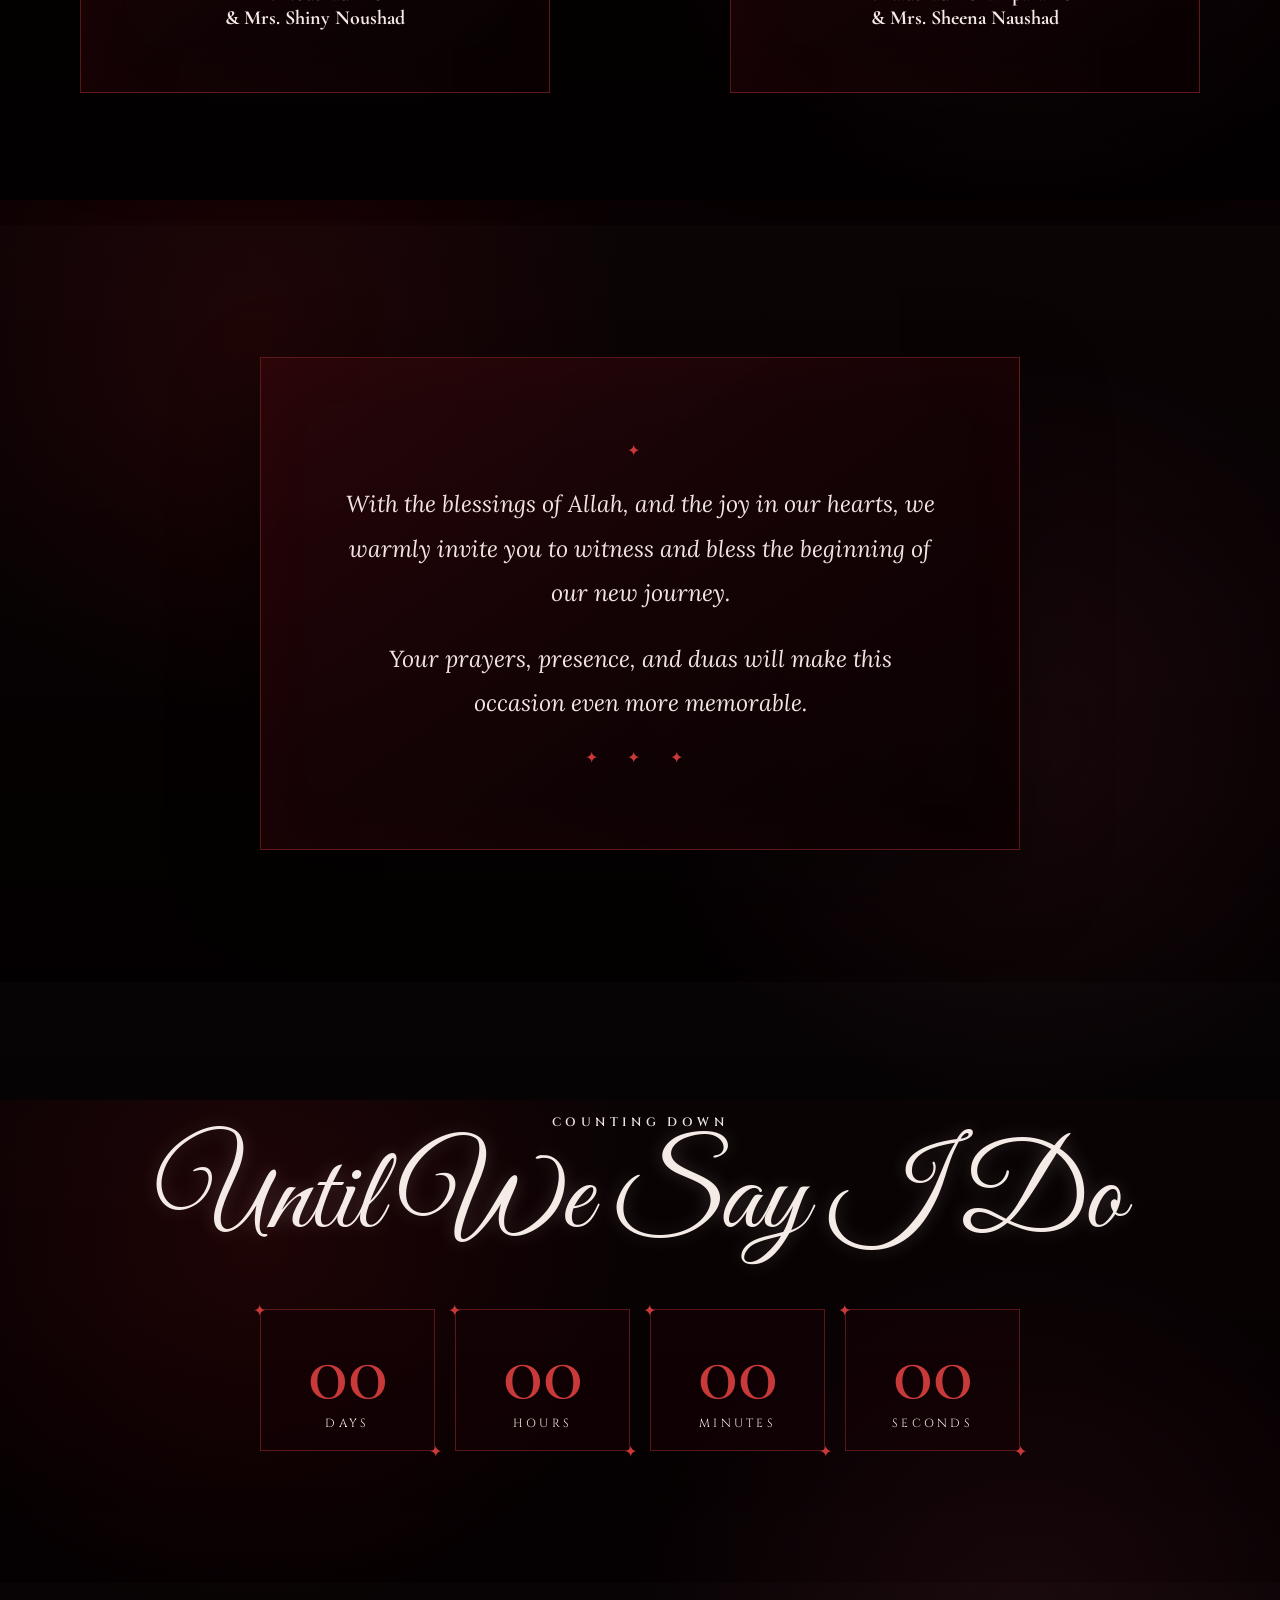
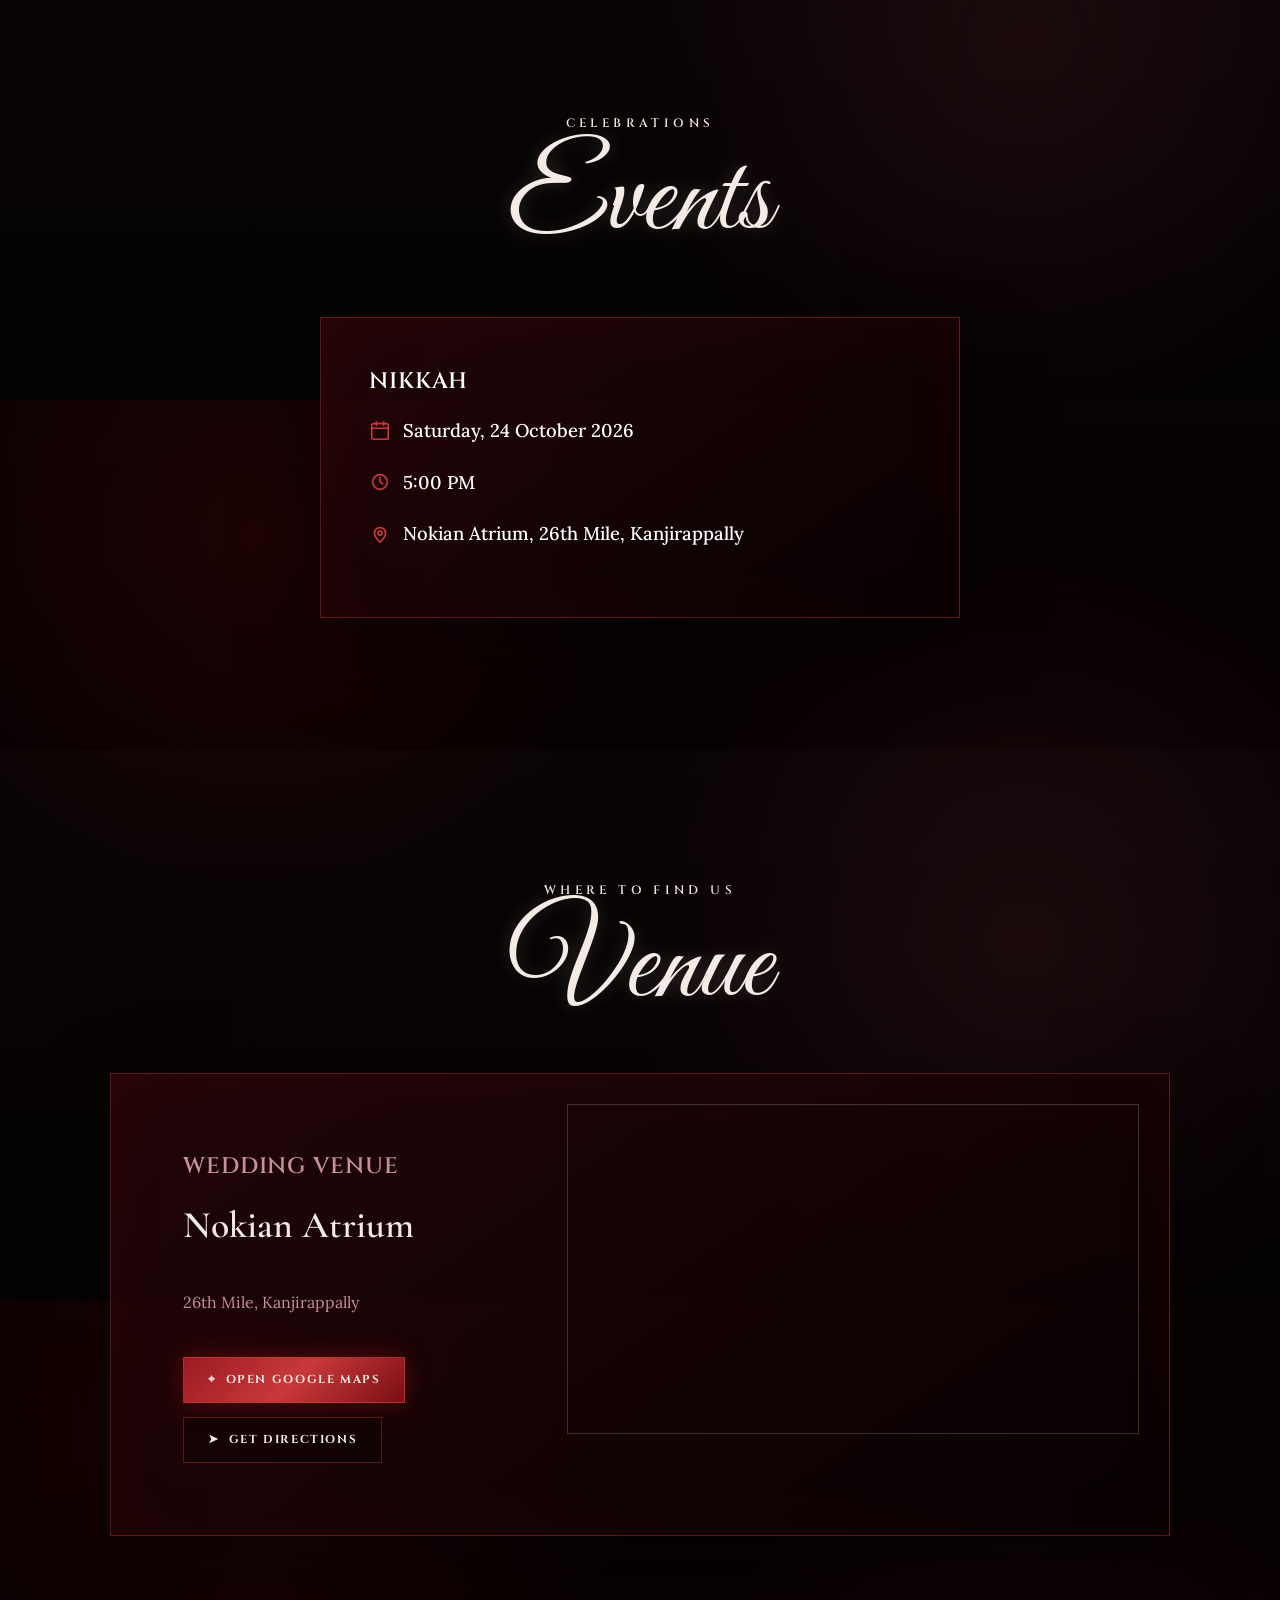
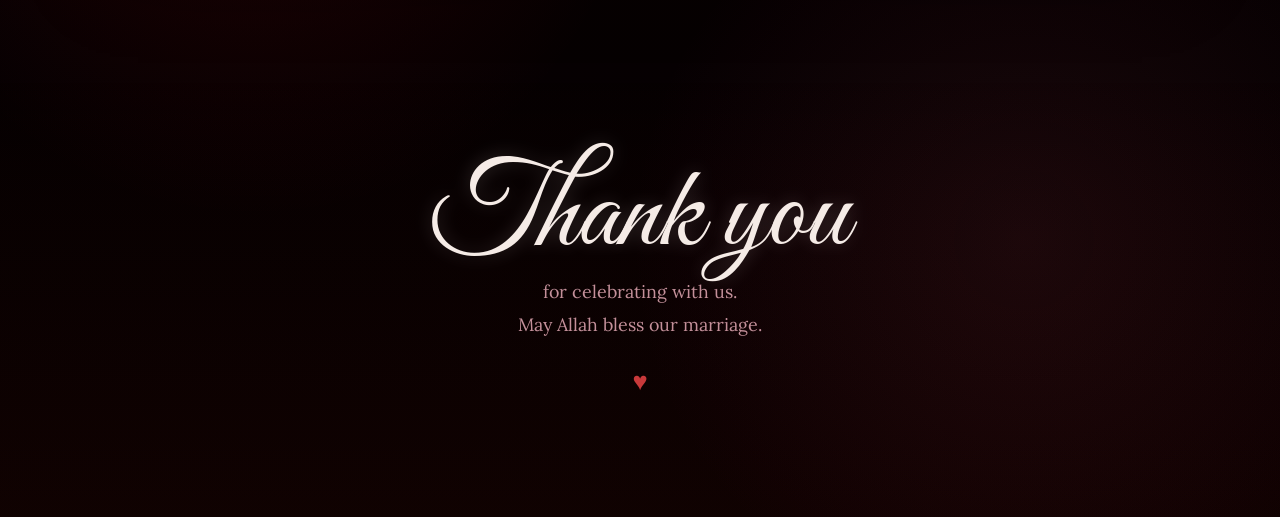
==== commit f2f84c6b: "Remove gallery section and ashique-alfa.jpeg image" ====
--- a/index.html
+++ b/index.html
@@ -8,18 +8,30 @@
   <meta name="description"
     content="Wedding invitation for Ashique Noushad and Alfa Naushad. Nikkah on 24 October 2026 at 5:00 PM, Nokian Atrium, 26th Mile, Kanjirappally." />
   <title>Ashique &amp; Alfa | Wedding Invitation</title>
-
-  <!-- Open Graph / Facebook -->
+  <link rel="canonical" href="https://ashique-alfa.vercel.app/" />
+  <link rel="image_src" href="https://ashique-alfa.vercel.app/og.jpg" />
+
+  <!-- Open Graph / WhatsApp / Facebook -->
   <meta property="og:type" content="website" />
+  <meta property="og:url" content="https://ashique-alfa.vercel.app/" />
+  <meta property="og:site_name" content="Ashique &amp; Alfa" />
   <meta property="og:title" content="Ashique &amp; Alfa | Wedding Invitation" />
   <meta property="og:description"
     content="Wedding invitation for Ashique Noushad and Alfa Naushad. Nikkah on 24 October 2026 at 5:00 PM, Nokian Atrium, 26th Mile, Kanjirappally." />
+  <meta property="og:image" content="https://ashique-alfa.vercel.app/og.jpg" />
+  <meta property="og:image:secure_url" content="https://ashique-alfa.vercel.app/og.jpg" />
+  <meta property="og:image:type" content="image/jpeg" />
+  <meta property="og:image:width" content="1200" />
+  <meta property="og:image:height" content="630" />
+  <meta property="og:image:alt" content="Ashique &amp; Alfa Wedding Invitation" />
 
   <!-- Twitter -->
   <meta property="twitter:card" content="summary_large_image" />
+  <meta property="twitter:url" content="https://ashique-alfa.vercel.app/" />
   <meta property="twitter:title" content="Ashique &amp; Alfa | Wedding Invitation" />
   <meta property="twitter:description"
     content="Wedding invitation for Ashique Noushad and Alfa Naushad. Nikkah on 24 October 2026 at 5:00 PM, Nokian Atrium, 26th Mile, Kanjirappally." />
+  <meta property="twitter:image" content="https://ashique-alfa.vercel.app/og.jpg" />
   <link rel="preconnect" href="https://fonts.googleapis.com" />
   <link rel="preconnect" href="https://fonts.gstatic.com" crossorigin />
   <link
@@ -187,17 +199,6 @@
       </article>
     </section>
 
-    <section class="section gallery reveal" id="gallery">
-      <p class="overline">Cherished Moments</p>
-      <h2>Gallery</h2>
-      <div class="gallery-grid">
-        <figure class="gallery-card">
-          <img src="ashique-alfa.jpeg" alt="Ashique Noushad and Alfa Naushad" class="gallery-img" />
-          <figcaption>Ashique &amp; Alfa</figcaption>
-        </figure>
-      </div>
-    </section>
-
     <footer class="footer reveal">
       <h2>Thank you</h2>
       <p>for celebrating with us.</p>
@@ -207,8 +208,9 @@
   </main>
 
   <!-- Background Music -->
-  <audio id="bgMusic" loop>
-    <source src="dua.mp3" type="audio/mpeg" />
+  <audio id="bgMusic" loop preload="auto">
+    <source src="bi saraha.mp3" type="audio/mpeg" />
+    <source src="bi%20saraha.mp3" type="audio/mpeg" />
   </audio>
 
   <!-- Floating Music Toggle Button -->
--- a/styles.css
+++ b/styles.css
@@ -222,9 +222,9 @@
 .hero {
   padding: 72px 18px;
   background:
-    linear-gradient(180deg, rgba(3, 0, 1, 0.60) 0%, rgba(3, 0, 1, 0.35) 40%, rgba(3, 0, 1, 0.65) 80%, #030001 100%),
+    linear-gradient(180deg, rgba(3, 0, 1, 0.65) 0%, rgba(3, 0, 1, 0.38) 40%, rgba(3, 0, 1, 0.72) 80%, #030001 100%),
     radial-gradient(ellipse at 50% 60%, rgba(230, 33, 23, 0.12) 0%, transparent 55%),
-    url('rashid.png') no-repeat center center;
+    url('ashique.png') no-repeat center center;
   background-size: cover;
 }
 
@@ -260,6 +260,7 @@
   width: min(900px, 100%);
   text-align: center;
   animation: rise 1.2s ease both;
+  text-shadow: 0 2px 14px rgba(0, 0, 0, 0.85);
 }
 
 
